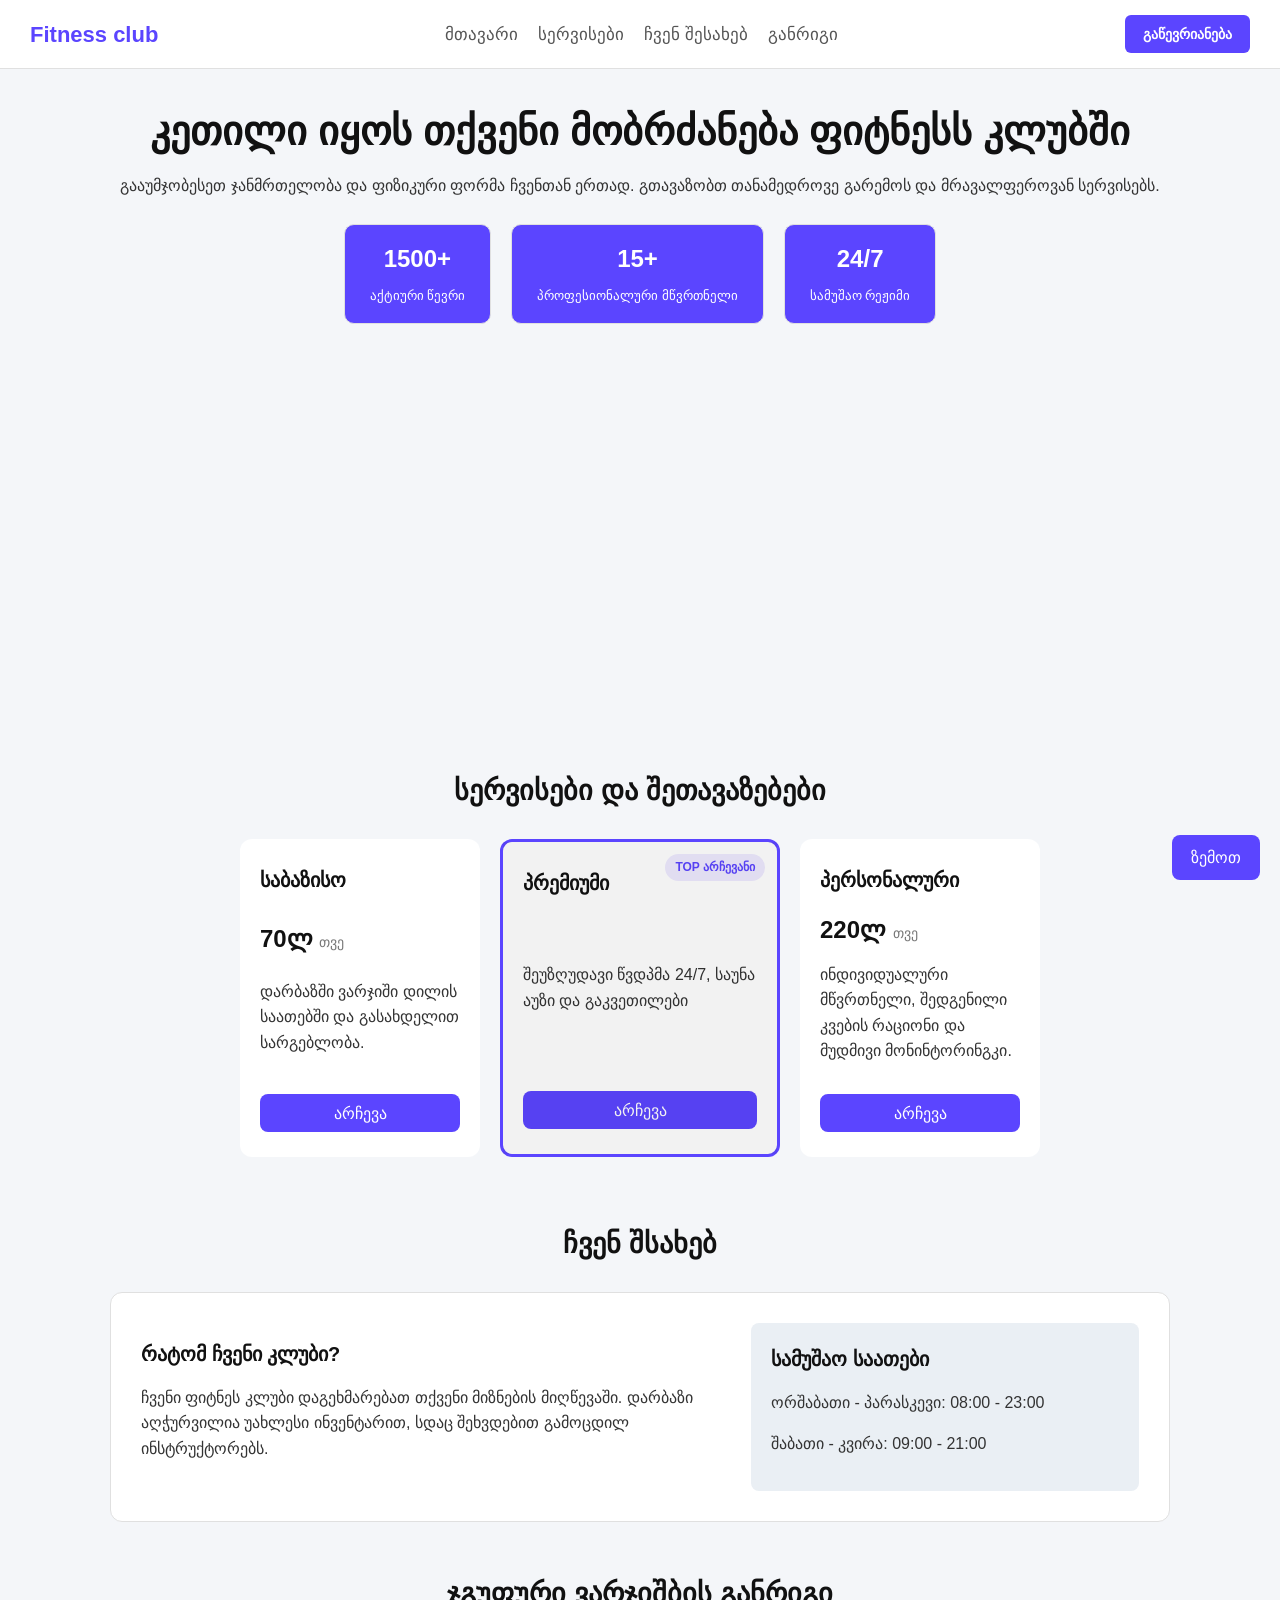
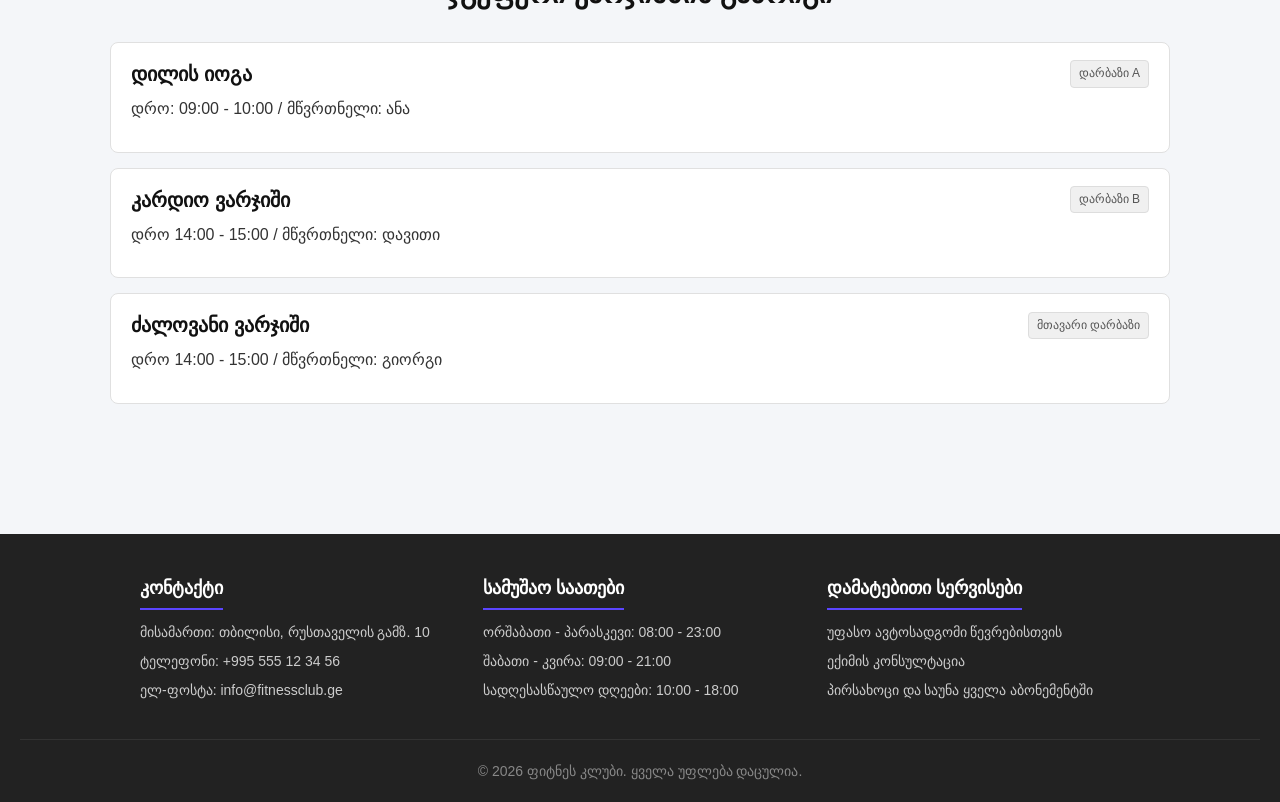
==== index.html @ 0d807c08 "Add files via upload" ====
<!DOCTYPE html>
<html lang="en">

<head>
    <meta charset="UTF-8">
    <meta name="viewport" content="width=device-width, initial-scale=1.0">
    <title>ფიტნეს კლუბი</title>
    <link rel="stylesheet" href="style.css">
</head>

<body>
    <!-- ეტაპი 2 (fixed და sticky): sticky header -->
    <header class="header site-header">
        <a href="index.html" class="logo">Fitness club</a>
        <nav class="nav">
            <ul class="nav-list">
                <li class="nav-item"><a href="#home" class="nav-link">მთავარი</a></li>
                <li class="nav-item"><a href="#services" class="nav-link">სერვისები</a></li>
                <li class="nav-item"><a href="#about" class="nav-link">ჩვენ შესახებ</a></li>
                <li class="nav-item"><a href="#schedule" class="nav-link">განრიგი</a></li>
            </ul>
        </nav>
        <a href="#services" class="header-btn">გაწევრიანება</a>
    </header>

    <main class="main-content">
        <!-- ეტაპი 3 (vh და vw ): hero ბლოკი -->
        <div class="hero" id="home">
            <h1 class="main-title">კეთილი იყოს თქვენი მობრძანება ფიტნესს კლუბში</h1>
            <p class="main-description">გააუმჯობესეთ ჯანმრთელობა და ფიზიკური ფორმა ჩვენთან ერთად. გთავაზობთ თანამედროვე
                გარემოს და მრავალფეროვან სერვისებს.</p>

            <div class="hero-stats">
                <div class="stat-item">
                    <span class="stat-number">1500+</span>
                    <span class="stat-label">აქტიური წევრი</span>
                </div>

                <div class="stat-item">
                    <span class="stat-number">15+</span>
                    <span class="stat-label">პროფესიონალური მწვრთნელი</span>
                </div>


                <div class="stat-item">
                    <span class="stat-number">24/7</span>
                    <span class="stat-label">სამუშაო რეჟიმი</span>
                </div>
            </div>
        </div>

        <section id="services" class="section">
            <h2 class="section-title">სერვისები და შეთავაზებები</h2>

            <div class="cards">
                <article class="card card-basic">
                    <h3 class="card-title">საბაზისო</h3>
                    <div class="card-price">70ლ <span>თვე</span></div>
                    <p class="card-text">დარბაზში ვარჯიში დილის საათებში და გასახდელით სარგებლობა.</p>
                    <button class="btn">არჩევა</button>
                </article>

                <!-- ეტაპი 1 (absolute) ბეჯი და overlay ბარათებზეეე -->
                <article class="card card-featured">
                    <span class="badge">TOP არჩევანი</span>
                    <div class="card-overlay"></div>
                    <h3 class="card-title">პრემიუმი</h3>
                    <p class="card-text">შეუზღუდავი წვდპმა 24/7, საუნა აუზი და გაკვეთილები</p>
                    <button class="btn">არჩევა</button>
                </article>

                <article class="card card-pro">
                    <h3 class="card-title">პერსონალური</h3>
                    <div class="card-price">220ლ <span>თვე</span></div>
                    <p class="card-text">ინდივიდუალური მწვრთნელი, შედგენილი კვების რაციონი და მუდმივი მონინტორინგკი.</p>
                    <button class="btn">არჩევა</button>

                </article>
            </div>
        </section>

        <!-- px და %  ორ მხარეს სექცია -->
        <section id="about" class="section">
            <h2 class="section-title">ჩვენ შსახებ</h2>

            <div class="two-column-layout">
                <div class="column-left text-side">
                    <h3>რატომ ჩვენი კლუბი?</h3>
                    <p>ჩვენი ფიტნეს კლუბი დაგეხმარებათ თქვენი მიზნების მიღწევაში. დარბაზი აღჭურვილია უახლესი ინვენტარით,
                        სდაც შეხვდებით გამოცდილ ინსტრუქტორებს.</p>
                </div>

                <div class="column-right image-side">
                    <h3>სამუშაო საათები</h3>
                    <p>ორშაბათი - პარასკევი: 08:00 - 23:00</p>
                    <p>შაბათი - კვირა: 09:00 - 21:00</p>
                </div>
            </div>
        </section>

        <section id="schedule" class="section">
            <h2 class="section-title">ჯგუფური ვარჯიშბის განრიგი</h2>
            <div class="column-container">
                <div class="schedule-item">
                    <div class="schedule-header">
                        <h3>დილის იოგა</h3>
                        <span class="badge-room">დარბაზი A</span>
                    </div>
                    <P>დრო: 09:00 - 10:00 / მწვრთნელი: ანა</P>
                </div>

                <div class="schedule-item">
                    <div class="schedule-header">
                        <h3>კარდიო ვარჯიში</h3>
                        <span class="badge-room">დარბაზი B</span>
                    </div>
                    <p>დრო 14:00 - 15:00 / მწვრთნელი: დავითი</p>
                </div>

                <div class="schedule-item">
                    <div class="schedule-header">
                        <h3>ძალოვანი ვარჯიში</h3>
                        <span class="badge-room">მთავარი დარბაზი</span>
                    </div>
                    <p>დრო 14:00 - 15:00 / მწვრთნელი: გიორგი</p>
                </div>
            </div>
        </section>
    </main>

    <!-- fixed sticky ფიქსირებული ღილაკი -->
    <a href="#home" class="to-top btn">ზემოთ</a>


    <footer class="footer">
        <div class="footer-content">
            <div class="footer-block">
                <h4 class="footer-title">კონტაქტი</h4>
                <p>მისამართი: თბილისი, რუსთაველის გამზ. 10</p>
                <p>ტელეფონი: +995 555 12 34 56</p>
                <p>ელ-ფოსტა: info@fitnessclub.ge</p>
            </div>

            <div class="footer-block">
                <h4 class="footer-title">სამუშაო საათები</h4>
                <p>ორშაბათი - პარასკევი: 08:00 - 23:00</p>
                <p>შაბათი - კვირა: 09:00 - 21:00</p>
                <p>სადღესასწაულო დღეები: 10:00 - 18:00</p>
            </div>

            <div class="footer-block">
                <h4 class="footer-title">დამატებითი სერვისები</h4>
                <p>უფასო ავტოსადგომი წევრებისთვის</p>
                <p>ექიმის კონსულტაცია</p>
                <p>პირსახოცი და საუნა ყველა აბონემენტში</p>
            </div>
        </div>
        <p class="copyright">&copy; 2026 ფიტნეს კლუბი. ყველა უფლება დაცულია.</p>

    </footer>
</body>

</html>
---- style.css ----
html {
    scroll-behavior: smooth;
    font-size: 16px;
}

*{
    box-sizing: border-box;
    padding: 0;
    margin: 0;
    text-decoration: none;
}

body {
    background-color: #f4f6f9;
    color: #333333;
    font-family: Arial, Helvetica, sans-serif;
    line-height: 1.6;

}

/* ეტაპი 2 rem & em სათაურების ზომები rem-ებში */

h1,
h2,
h3 {
    margin-bottom: 15px;
    color: #111111;
}

h1 {
    font-size: 2.5rem;
}

h2 {
    font-size: 1.75rem;
}

h3 {
    font-size: 1.25rem;
}

p {
    font-size: 1rem;
    margin-bottom: 15px;
}

a {
    color: inherit;
}

.logo,
.stat-number,
.badge {
    color: #5b45ff;
}

.btn,
.header-btn {
    background-color: #5b45ff;
    color: #ffffff;
}

.header,
.card,
.stat-item,
.two-column-layout,
.schedule-item {
    background-color: #ffffff;
}

.stat-item,
.two-column-layout,
.schedule-item {
    border: 1px solid #e0e0e0;
}

.main-description,
.stat-label {
    color: #666666;
}

/* fixed / sticky  წებოვანი header და z-index */
.site-header {
    position: sticky;
    top: 0;
    z-index: 1000;
    background-color: #ffffff;
    border-bottom: 1px solid #e0e0e0;
    padding: 15px 30px;
    display: flex;
    justify-content: space-between;
    align-items: center;
}

.logo {
    font-size: 22px;
    font-weight: bold;
}

.nav-list {
    list-style: none;
    display: flex;
    justify-content: space-between;
    align-items: center;
    gap: 20px;
}

.nav-link {
    font-size: 17px;
    color: #555;
}

.header-btn {
    padding: 8px 18px;
    border-radius: 6px;
    font-size: 14px;
    font-weight: bold;
}

/* px / % */
.main-content {
    width: 90%;
    max-width: 1100px;
    margin: 0 auto;
    padding: 30px 20px;
}

/* vh / vw hero ბლოკი */
.hero {
    min-height: 70vh;
    text-align: center;
    margin-bottom: 40px;
}

.main-title {
    margin-bottom: 10px;
}

.main-description {
    color: #333;
}

.hero-stats {

    display: flex;
    justify-content: center;
    align-items: center;
    gap: 20px;
    flex-wrap: wrap;
    margin-top: 25px;
}

.stat-item {
    padding: 15px 25px;
    border-radius: 10px;
    min-width: 140px;
    text-align: center;
    background-color: #5b45ff;
    color: #eee;
}

.stat-number {
    display: block;
    font-size: 24px;
    font-weight: bold;
    margin-bottom: 4px;
    color: white;

}

.stat-label {
    font-size: 13px;
    color: white;
}

.section {
    margin-bottom: 50px;
}

.section-title {
    text-align: center;
    margin-bottom: 25px;
}

.cards {
    display: flex;
    flex-direction: row;
    justify-content: center;
    align-items: stretch;
    gap: 20px;
    flex-wrap: wrap;

}

/* px & % */

.card {
    width: 280px;
    padding: 20px;
    padding-top: 25px;
    padding-bottom: 25px;
    border-radius: 12px;
    margin-bottom: 15px;
    display: flex;
    flex-direction: column;
    justify-content: space-between;

}

/* position absolute ბარათს აქვს relative,  რომ ბეჯი და ოვერლეი დაფიქსირდეს */
.card-featured {
    position: relative;
    border-width: 3px;
    border-style: solid;
    border-color: #5b45ff;
    z-index: 3;
}

/* beji absolute pozicia */
.badge {
    position: absolute;
    top: 12px;
    right: 12px;
    display: inline-block;
    background-color: #ede9fe;
    font-size: 12px;
    font-weight: bold;
    padding: 4px 10px;
    border-radius: 20px;
}

/* გამჭირვალე ფენა ბარათზე */
.card-overlay {
    position: absolute;
    top: 0;
    right: 0;
    bottom: 0;
    left: 0;
    background: rgba(0, 0, 0, 0.05);
}

.card-price {
    font-size: 24px;
    font-weight: bold;
    color: #111111;
    margin-bottom: 12px;
}

.card-price span {
    font-size: 14px;
    color: #777777;
    font-weight: normal;
}

/* rem / em padding ჩაწერილია em ში */
.btn {
    width: 100%;
    border: none;
    border-radius: 8px;
    font-size: 1rem;
    padding: 0.6em 1.2em;
    cursor: pointer;
    margin-top: 15px;
}

/* შიდა ტექსტი მოსალოდნელზე დიდი გახდა იმის გამო, რომ em ზომა უშუალო მშობლის შრიფტის ზომაზეა დამოკიდებული და ჩადგმისას იზრდება */

.card-basic,
.card-pro {
    flex-basis: 240px;
}

.card-basic {
    flex-shrink: 1;
}

.card-pro {
    flex-shrink: 1;
}

.two-column-layout {
    display: flex;
    justify-content: space-between;
    align-items: center;
    gap: 30px;
    padding: 30px;
    border-radius: 12px;
}

.text-side {
    width: 60%;
}

.image-side {
    width: 40%;
    background-color: #eaeff4;
    padding: 20px;
    border-radius: 8px;
}

.column-container {
    display: flex;
    flex-direction: column;
    gap: 15px;
}

.schedule-item {
    padding: 15px 20px;
    border-radius: 8px;
}

.schedule-header {
    display: flex;
    justify-content: space-between;
    align-items: center;
    margin-bottom: 6px;
}

.schedule-header h3 {
    margin-bottom: 0;
}

.badge-room {
    background-color: #f0f0f0;
    color: #555555;
    font-size: 12px;
    padding: 3px 8px;
    border-radius: 4px;
    border: 1px solid #dddddd;

}

/* sticky / fixed ფიქსირებული ღილაკი */
.to-top {
    position: fixed;
    right: 20px;
    bottom: 20px;
    z-index: 999;
    width: auto;
}

.footer {
    background-color: #222222;
    color: #ffffff;
    padding: 40px 20px 20px 20px;
    margin-top: 50px;
}

.footer-content {
    max-width: 1000px;
    margin: 0 auto;
    display: flex;
    justify-content: space-between;
    align-items: flex-start;
    flex-wrap: wrap;
    gap: 30px;
}

.footer-block {
    flex: 1;
    min-width: 220px;
}

.footer-title {
    color: #ffffff;
    font-size: 18px;
    margin-bottom: 12px;
    border-bottom: 2px solid #5b45ff;
    padding-bottom: 5px;
    display: inline-block;
}

.footer-block p {
    color: #cccccc;
    font-size: 14px;
    margin-bottom: 8px;
    line-height: 1.5;
}

.copyright {
    text-align: center;
    color: #888888;
    font-size: 14px;
    margin-top: 30px;
    margin-bottom: 0;
    border-top: 1px solid #333333;
    padding-top: 20px;
}
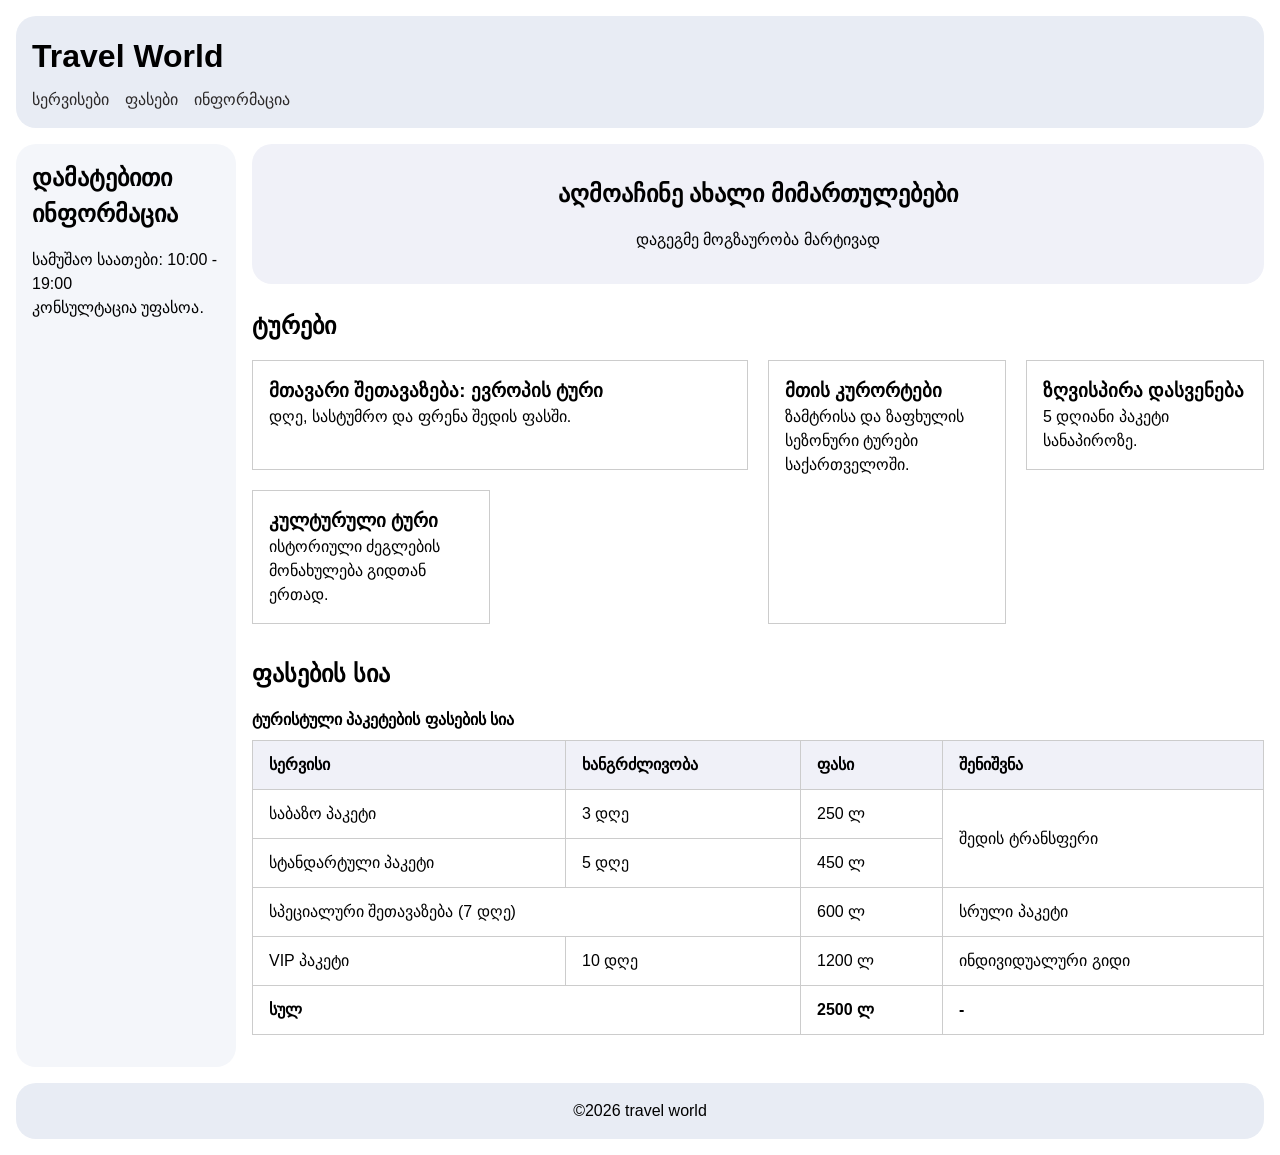
==== commit e113d420: "Add files via upload" ====
--- a/index.html
+++ b/index.html
@@ -4,160 +4,115 @@
 <head>
     <meta charset="UTF-8">
     <meta name="viewport" content="width=device-width, initial-scale=1.0">
-    <title>ფიტნეს კლუბი</title>
+    <title>travel world</title>
     <link rel="stylesheet" href="style.css">
 </head>
 
-<body>
-    <!-- ეტაპი 2 (fixed და sticky): sticky header -->
-    <header class="header site-header">
-        <a href="index.html" class="logo">Fitness club</a>
+<body class="page">
+    <!-- დავალებაში იყო რომ ძველი html/css გამოგვეყენებინა მაგრამ ახალი გვერდის აწყობა გადავწყვიტე პრაქტიკისთვის.  -->
+
+    <header class="header">
+        <h1>Travel World</h1>
         <nav class="nav">
-            <ul class="nav-list">
-                <li class="nav-item"><a href="#home" class="nav-link">მთავარი</a></li>
-                <li class="nav-item"><a href="#services" class="nav-link">სერვისები</a></li>
-                <li class="nav-item"><a href="#about" class="nav-link">ჩვენ შესახებ</a></li>
-                <li class="nav-item"><a href="#schedule" class="nav-link">განრიგი</a></li>
-            </ul>
+            <a href="#services">სერვისები</a>
+            <a href="#prices">ფასები</a>
+            <a href="#sidebar">ინფორმაცია</a>
         </nav>
-        <a href="#services" class="header-btn">გაწევრიანება</a>
     </header>
 
-    <main class="main-content">
-        <!-- ეტაპი 3 (vh და vw ): hero ბლოკი -->
-        <div class="hero" id="home">
-            <h1 class="main-title">კეთილი იყოს თქვენი მობრძანება ფიტნესს კლუბში</h1>
-            <p class="main-description">გააუმჯობესეთ ჯანმრთელობა და ფიზიკური ფორმა ჩვენთან ერთად. გთავაზობთ თანამედროვე
-                გარემოს და მრავალფეროვან სერვისებს.</p>
+    <aside class="sidebar" id="sidebar">
+        <h2>დამატებითი ინფორმაცია</h2>
+        <p>სამუშაო საათები: 10:00 - 19:00</p>
+        <p>კონსულტაცია უფასოა.</p>
+    </aside>
 
-            <div class="hero-stats">
-                <div class="stat-item">
-                    <span class="stat-number">1500+</span>
-                    <span class="stat-label">აქტიური წევრი</span>
-                </div>
+    <main class="main">
+        <section class="hero">
+            <h2>აღმოაჩინე ახალი მიმართულებები</h2>
+            <p>დაგეგმე მოგზაურობა მარტივად</p>
+        </section>
 
-                <div class="stat-item">
-                    <span class="stat-number">15+</span>
-                    <span class="stat-label">პროფესიონალური მწვრთნელი</span>
-                </div>
-
-
-                <div class="stat-item">
-                    <span class="stat-number">24/7</span>
-                    <span class="stat-label">სამუშაო რეჟიმი</span>
-                </div>
-            </div>
-        </div>
-
-        <section id="services" class="section">
-            <h2 class="section-title">სერვისები და შეთავაზებები</h2>
-
+        <section id="services">
+            <h2>ტურები</h2>
             <div class="cards">
-                <article class="card card-basic">
-                    <h3 class="card-title">საბაზისო</h3>
-                    <div class="card-price">70ლ <span>თვე</span></div>
-                    <p class="card-text">დარბაზში ვარჯიში დილის საათებში და გასახდელით სარგებლობა.</p>
-                    <button class="btn">არჩევა</button>
+                <article class="card card-featured">
+                    <h3>მთავარი შეთავაზება: ევროპის ტური</h3>
+                    <p>დღე, სასტუმრო და ფრენა შედის ფასში.</p>
                 </article>
 
-                <!-- ეტაპი 1 (absolute) ბეჯი და overlay ბარათებზეეე -->
-                <article class="card card-featured">
-                    <span class="badge">TOP არჩევანი</span>
-                    <div class="card-overlay"></div>
-                    <h3 class="card-title">პრემიუმი</h3>
-                    <p class="card-text">შეუზღუდავი წვდპმა 24/7, საუნა აუზი და გაკვეთილები</p>
-                    <button class="btn">არჩევა</button>
+                <article class="card card-tall">
+                    <h3>მთის კურორტები</h3>
+                    <p>ზამტრისა და ზაფხულის სეზონური ტურები საქართველოში.</p>
                 </article>
 
-                <article class="card card-pro">
-                    <h3 class="card-title">პერსონალური</h3>
-                    <div class="card-price">220ლ <span>თვე</span></div>
-                    <p class="card-text">ინდივიდუალური მწვრთნელი, შედგენილი კვების რაციონი და მუდმივი მონინტორინგკი.</p>
-                    <button class="btn">არჩევა</button>
+                <article class="card">
+                    <h3>ზღვისპირა დასვენება</h3>
+                    <p>5 დღიანი პაკეტი სანაპიროზე.</p>
+                </article>
 
+                <article class="card">
+                    <h3>კულტურული ტური</h3>
+                    <p>ისტორიული ძეგლების მონახულება გიდთან ერთად.</p>
                 </article>
             </div>
         </section>
 
-        <!-- px და %  ორ მხარეს სექცია -->
-        <section id="about" class="section">
-            <h2 class="section-title">ჩვენ შსახებ</h2>
+        <section id="prices">
+            <h2>ფასების სია</h2>
+            <table>
+                <caption>ტურისტული პაკეტების ფასების სია</caption>
+                <thead>
+                    <tr>
+                        <th>სერვისი</th>
+                        <th>ხანგრძლივობა</th>
+                        <th>ფასი</th>
+                        <th>შენიშვნა</th>
+                    </tr>
+                </thead>
 
-            <div class="two-column-layout">
-                <div class="column-left text-side">
-                    <h3>რატომ ჩვენი კლუბი?</h3>
-                    <p>ჩვენი ფიტნეს კლუბი დაგეხმარებათ თქვენი მიზნების მიღწევაში. დარბაზი აღჭურვილია უახლესი ინვენტარით,
-                        სდაც შეხვდებით გამოცდილ ინსტრუქტორებს.</p>
-                </div>
+                <tbody>
+                    <tr>
+                        <td>საბაზო პაკეტი</td>
+                        <td>3 დღე</td>
+                        <td>250 ლ</td>
+                        <td rowspan="2">შედის ტრანსფერი</td>
+                    </tr>
 
-                <div class="column-right image-side">
-                    <h3>სამუშაო საათები</h3>
-                    <p>ორშაბათი - პარასკევი: 08:00 - 23:00</p>
-                    <p>შაბათი - კვირა: 09:00 - 21:00</p>
-                </div>
-            </div>
-        </section>
+                    <tr>
+                        <td>სტანდარტული პაკეტი</td>
+                        <td>5 დღე</td>
+                        <td>450 ლ</td>
+                    </tr>
 
-        <section id="schedule" class="section">
-            <h2 class="section-title">ჯგუფური ვარჯიშბის განრიგი</h2>
-            <div class="column-container">
-                <div class="schedule-item">
-                    <div class="schedule-header">
-                        <h3>დილის იოგა</h3>
-                        <span class="badge-room">დარბაზი A</span>
-                    </div>
-                    <P>დრო: 09:00 - 10:00 / მწვრთნელი: ანა</P>
-                </div>
+                    <tr>
+                        <td colspan="2">სპეციალური შეთავაზება (7 დღე)</td>
+                        <td>600 ლ</td>
+                        <td>სრული პაკეტი</td>
+                    </tr>
 
-                <div class="schedule-item">
-                    <div class="schedule-header">
-                        <h3>კარდიო ვარჯიში</h3>
-                        <span class="badge-room">დარბაზი B</span>
-                    </div>
-                    <p>დრო 14:00 - 15:00 / მწვრთნელი: დავითი</p>
-                </div>
+                    <tr>
+                        <td>VIP პაკეტი</td>
+                        <td>10 დღე</td>
+                        <td>1200 ლ</td>
+                        <td>ინდივიდუალური გიდი</td>
+                    </tr>
+                </tbody>
 
-                <div class="schedule-item">
-                    <div class="schedule-header">
-                        <h3>ძალოვანი ვარჯიში</h3>
-                        <span class="badge-room">მთავარი დარბაზი</span>
-                    </div>
-                    <p>დრო 14:00 - 15:00 / მწვრთნელი: გიორგი</p>
-                </div>
-            </div>
+                <tfoot>
+                    <tr>
+                        <td colspan="2">სულ</td>
+                        <td>2500 ლ</td>
+                        <td>-</td>
+                    </tr>
+                </tfoot>
+            </table>
         </section>
     </main>
 
-    <!-- fixed sticky ფიქსირებული ღილაკი -->
-    <a href="#home" class="to-top btn">ზემოთ</a>
+    <footer class="footer">
+        <p>&copy;2026 travel world</p>
+    </footer>
 
-
-    <footer class="footer">
-        <div class="footer-content">
-            <div class="footer-block">
-                <h4 class="footer-title">კონტაქტი</h4>
-                <p>მისამართი: თბილისი, რუსთაველის გამზ. 10</p>
-                <p>ტელეფონი: +995 555 12 34 56</p>
-                <p>ელ-ფოსტა: info@fitnessclub.ge</p>
-            </div>
-
-            <div class="footer-block">
-                <h4 class="footer-title">სამუშაო საათები</h4>
-                <p>ორშაბათი - პარასკევი: 08:00 - 23:00</p>
-                <p>შაბათი - კვირა: 09:00 - 21:00</p>
-                <p>სადღესასწაულო დღეები: 10:00 - 18:00</p>
-            </div>
-
-            <div class="footer-block">
-                <h4 class="footer-title">დამატებითი სერვისები</h4>
-                <p>უფასო ავტოსადგომი წევრებისთვის</p>
-                <p>ექიმის კონსულტაცია</p>
-                <p>პირსახოცი და საუნა ყველა აბონემენტში</p>
-            </div>
-        </div>
-        <p class="copyright">&copy; 2026 ფიტნეს კლუბი. ყველა უფლება დაცულია.</p>
-
-    </footer>
 </body>
 
 </html>
--- a/style.css
+++ b/style.css
@@ -1,388 +1,132 @@
-html {
-    scroll-behavior: smooth;
-    font-size: 16px;
-}
-
-*{
+* {
+    margin: 0;
+    padding: 0;
     box-sizing: border-box;
-    padding: 0;
-    margin: 0;
-    text-decoration: none;
 }
 
 body {
-    background-color: #f4f6f9;
-    color: #333333;
     font-family: Arial, Helvetica, sans-serif;
-    line-height: 1.6;
+    line-height: 1.5;
+    padding: 1rem;
+}
+
+/* გვერდის სტრუქტურა grid-ით */
+.page {
+    display: grid;
+    gap: 1rem;
+    grid-template-areas: "header" "main" "sidebar" "footer";
+}
+
+@media (min-width: 768px) {
+    .page {
+        grid-template-columns: 220px 1fr;
+        grid-template-areas: "header header" "sidebar main" "footer footer";
+
+    }
+}
+
+.header {
+    grid-area: header;
+    background-color: #e8ecf4;
+    padding: 1rem;
+    border-radius: 20px;
+}
+
+.sidebar {
+    grid-area: sidebar;
+    background-color: #f4f6fa;
+    padding: 1rem;
+    border-radius: 20px;
+}
+
+.main {
+    grid-area: main;
+}
+
+.footer {
+    grid-area: footer;
+    background-color: #e8ecf4;
+    padding: 1rem;
+    text-align: center;
+    border-radius: 20px;
+}
+
+/* ნავიგაცია flex-box-ით */
+/* გვერდის მთავარი სტრუქტურისთვის გამოვიყრნე grid რადგან ელემენტები ერთდროულად 2 განზომილებაში რიგებსა და სვეტებში რაგდება... ნავიგაციისთვის flexbox ავირციე,რადგან ბმულები ჰორიზონტალურად განლაგდება  */
+.nav {
+    display: flex;
+    gap: 1rem;
+    margin-top: 0.5rem;
 
 }
 
-/* ეტაპი 2 rem & em სათაურების ზომები rem-ებში */
-
-h1,
-h2,
-h3 {
-    margin-bottom: 15px;
-    color: #111111;
+.nav a {
+    text-decoration: none;
+    color: rgb(43, 40, 40);
 }
 
-h1 {
-    font-size: 2.5rem;
+.hero {
+    display: grid;
+    place-items: center;
+    background: #f0f1f8;
+    padding: 2rem 1rem;
+    margin-bottom: 1.5rem;
+    text-align: center;
+    border-radius: 20px;
+}
+
+section {
+    margin-bottom: 2rem;
 }
 
 h2 {
-    font-size: 1.75rem;
+    margin-bottom: 1rem;
 }
 
-h3 {
-    font-size: 1.25rem;
+/* ბარატები grid */
+.cards {
+    display: grid;
+    grid-template-columns: repeat(auto-fit, minmax(220px, 1fr));
+    gap: 1.25rem;
 }
 
-p {
-    font-size: 1rem;
-    margin-bottom: 15px;
+.card {
+    border: 1px solid #ccc;
+    padding: 1rem;
+    background: #fff;
 }
 
-a {
-    color: inherit;
+.card-featured {
+    grid-column: span 2;
 }
 
-.logo,
-.stat-number,
-.badge {
-    color: #5b45ff;
+.card-tall {
+    grid-row: span 2;
 }
 
-.btn,
-.header-btn {
-    background-color: #5b45ff;
-    color: #ffffff;
+/* სემანტიკური ცხრილი */
+table {
+    border-collapse: collapse;
+    width: 100%;
 }
 
-.header,
-.card,
-.stat-item,
-.two-column-layout,
-.schedule-item {
-    background-color: #ffffff;
+caption {
+    font-weight: bold;
+    margin-bottom: 0.5rem;
+    text-align: left;
 }
 
-.stat-item,
-.two-column-layout,
-.schedule-item {
-    border: 1px solid #e0e0e0;
+th,
+td {
+    border: 1px solid #ccc;
+    padding: 0.75rem 1rem;
+    text-align: left;
 }
 
-.main-description,
-.stat-label {
-    color: #666666;
+thead th {
+    background: #f0f1f8;
 }
 
-/* fixed / sticky  წებოვანი header და z-index */
-.site-header {
-    position: sticky;
-    top: 0;
-    z-index: 1000;
-    background-color: #ffffff;
-    border-bottom: 1px solid #e0e0e0;
-    padding: 15px 30px;
-    display: flex;
-    justify-content: space-between;
-    align-items: center;
-}
-
-.logo {
-    font-size: 22px;
+tfoot td {
     font-weight: bold;
-}
-
-.nav-list {
-    list-style: none;
-    display: flex;
-    justify-content: space-between;
-    align-items: center;
-    gap: 20px;
-}
-
-.nav-link {
-    font-size: 17px;
-    color: #555;
-}
-
-.header-btn {
-    padding: 8px 18px;
-    border-radius: 6px;
-    font-size: 14px;
-    font-weight: bold;
-}
-
-/* px / % */
-.main-content {
-    width: 90%;
-    max-width: 1100px;
-    margin: 0 auto;
-    padding: 30px 20px;
-}
-
-/* vh / vw hero ბლოკი */
-.hero {
-    min-height: 70vh;
-    text-align: center;
-    margin-bottom: 40px;
-}
-
-.main-title {
-    margin-bottom: 10px;
-}
-
-.main-description {
-    color: #333;
-}
-
-.hero-stats {
-
-    display: flex;
-    justify-content: center;
-    align-items: center;
-    gap: 20px;
-    flex-wrap: wrap;
-    margin-top: 25px;
-}
-
-.stat-item {
-    padding: 15px 25px;
-    border-radius: 10px;
-    min-width: 140px;
-    text-align: center;
-    background-color: #5b45ff;
-    color: #eee;
-}
-
-.stat-number {
-    display: block;
-    font-size: 24px;
-    font-weight: bold;
-    margin-bottom: 4px;
-    color: white;
-
-}
-
-.stat-label {
-    font-size: 13px;
-    color: white;
-}
-
-.section {
-    margin-bottom: 50px;
-}
-
-.section-title {
-    text-align: center;
-    margin-bottom: 25px;
-}
-
-.cards {
-    display: flex;
-    flex-direction: row;
-    justify-content: center;
-    align-items: stretch;
-    gap: 20px;
-    flex-wrap: wrap;
-
-}
-
-/* px & % */
-
-.card {
-    width: 280px;
-    padding: 20px;
-    padding-top: 25px;
-    padding-bottom: 25px;
-    border-radius: 12px;
-    margin-bottom: 15px;
-    display: flex;
-    flex-direction: column;
-    justify-content: space-between;
-
-}
-
-/* position absolute ბარათს აქვს relative,  რომ ბეჯი და ოვერლეი დაფიქსირდეს */
-.card-featured {
-    position: relative;
-    border-width: 3px;
-    border-style: solid;
-    border-color: #5b45ff;
-    z-index: 3;
-}
-
-/* beji absolute pozicia */
-.badge {
-    position: absolute;
-    top: 12px;
-    right: 12px;
-    display: inline-block;
-    background-color: #ede9fe;
-    font-size: 12px;
-    font-weight: bold;
-    padding: 4px 10px;
-    border-radius: 20px;
-}
-
-/* გამჭირვალე ფენა ბარათზე */
-.card-overlay {
-    position: absolute;
-    top: 0;
-    right: 0;
-    bottom: 0;
-    left: 0;
-    background: rgba(0, 0, 0, 0.05);
-}
-
-.card-price {
-    font-size: 24px;
-    font-weight: bold;
-    color: #111111;
-    margin-bottom: 12px;
-}
-
-.card-price span {
-    font-size: 14px;
-    color: #777777;
-    font-weight: normal;
-}
-
-/* rem / em padding ჩაწერილია em ში */
-.btn {
-    width: 100%;
-    border: none;
-    border-radius: 8px;
-    font-size: 1rem;
-    padding: 0.6em 1.2em;
-    cursor: pointer;
-    margin-top: 15px;
-}
-
-/* შიდა ტექსტი მოსალოდნელზე დიდი გახდა იმის გამო, რომ em ზომა უშუალო მშობლის შრიფტის ზომაზეა დამოკიდებული და ჩადგმისას იზრდება */
-
-.card-basic,
-.card-pro {
-    flex-basis: 240px;
-}
-
-.card-basic {
-    flex-shrink: 1;
-}
-
-.card-pro {
-    flex-shrink: 1;
-}
-
-.two-column-layout {
-    display: flex;
-    justify-content: space-between;
-    align-items: center;
-    gap: 30px;
-    padding: 30px;
-    border-radius: 12px;
-}
-
-.text-side {
-    width: 60%;
-}
-
-.image-side {
-    width: 40%;
-    background-color: #eaeff4;
-    padding: 20px;
-    border-radius: 8px;
-}
-
-.column-container {
-    display: flex;
-    flex-direction: column;
-    gap: 15px;
-}
-
-.schedule-item {
-    padding: 15px 20px;
-    border-radius: 8px;
-}
-
-.schedule-header {
-    display: flex;
-    justify-content: space-between;
-    align-items: center;
-    margin-bottom: 6px;
-}
-
-.schedule-header h3 {
-    margin-bottom: 0;
-}
-
-.badge-room {
-    background-color: #f0f0f0;
-    color: #555555;
-    font-size: 12px;
-    padding: 3px 8px;
-    border-radius: 4px;
-    border: 1px solid #dddddd;
-
-}
-
-/* sticky / fixed ფიქსირებული ღილაკი */
-.to-top {
-    position: fixed;
-    right: 20px;
-    bottom: 20px;
-    z-index: 999;
-    width: auto;
-}
-
-.footer {
-    background-color: #222222;
-    color: #ffffff;
-    padding: 40px 20px 20px 20px;
-    margin-top: 50px;
-}
-
-.footer-content {
-    max-width: 1000px;
-    margin: 0 auto;
-    display: flex;
-    justify-content: space-between;
-    align-items: flex-start;
-    flex-wrap: wrap;
-    gap: 30px;
-}
-
-.footer-block {
-    flex: 1;
-    min-width: 220px;
-}
-
-.footer-title {
-    color: #ffffff;
-    font-size: 18px;
-    margin-bottom: 12px;
-    border-bottom: 2px solid #5b45ff;
-    padding-bottom: 5px;
-    display: inline-block;
-}
-
-.footer-block p {
-    color: #cccccc;
-    font-size: 14px;
-    margin-bottom: 8px;
-    line-height: 1.5;
-}
-
-.copyright {
-    text-align: center;
-    color: #888888;
-    font-size: 14px;
-    margin-top: 30px;
-    margin-bottom: 0;
-    border-top: 1px solid #333333;
-    padding-top: 20px;
 }
